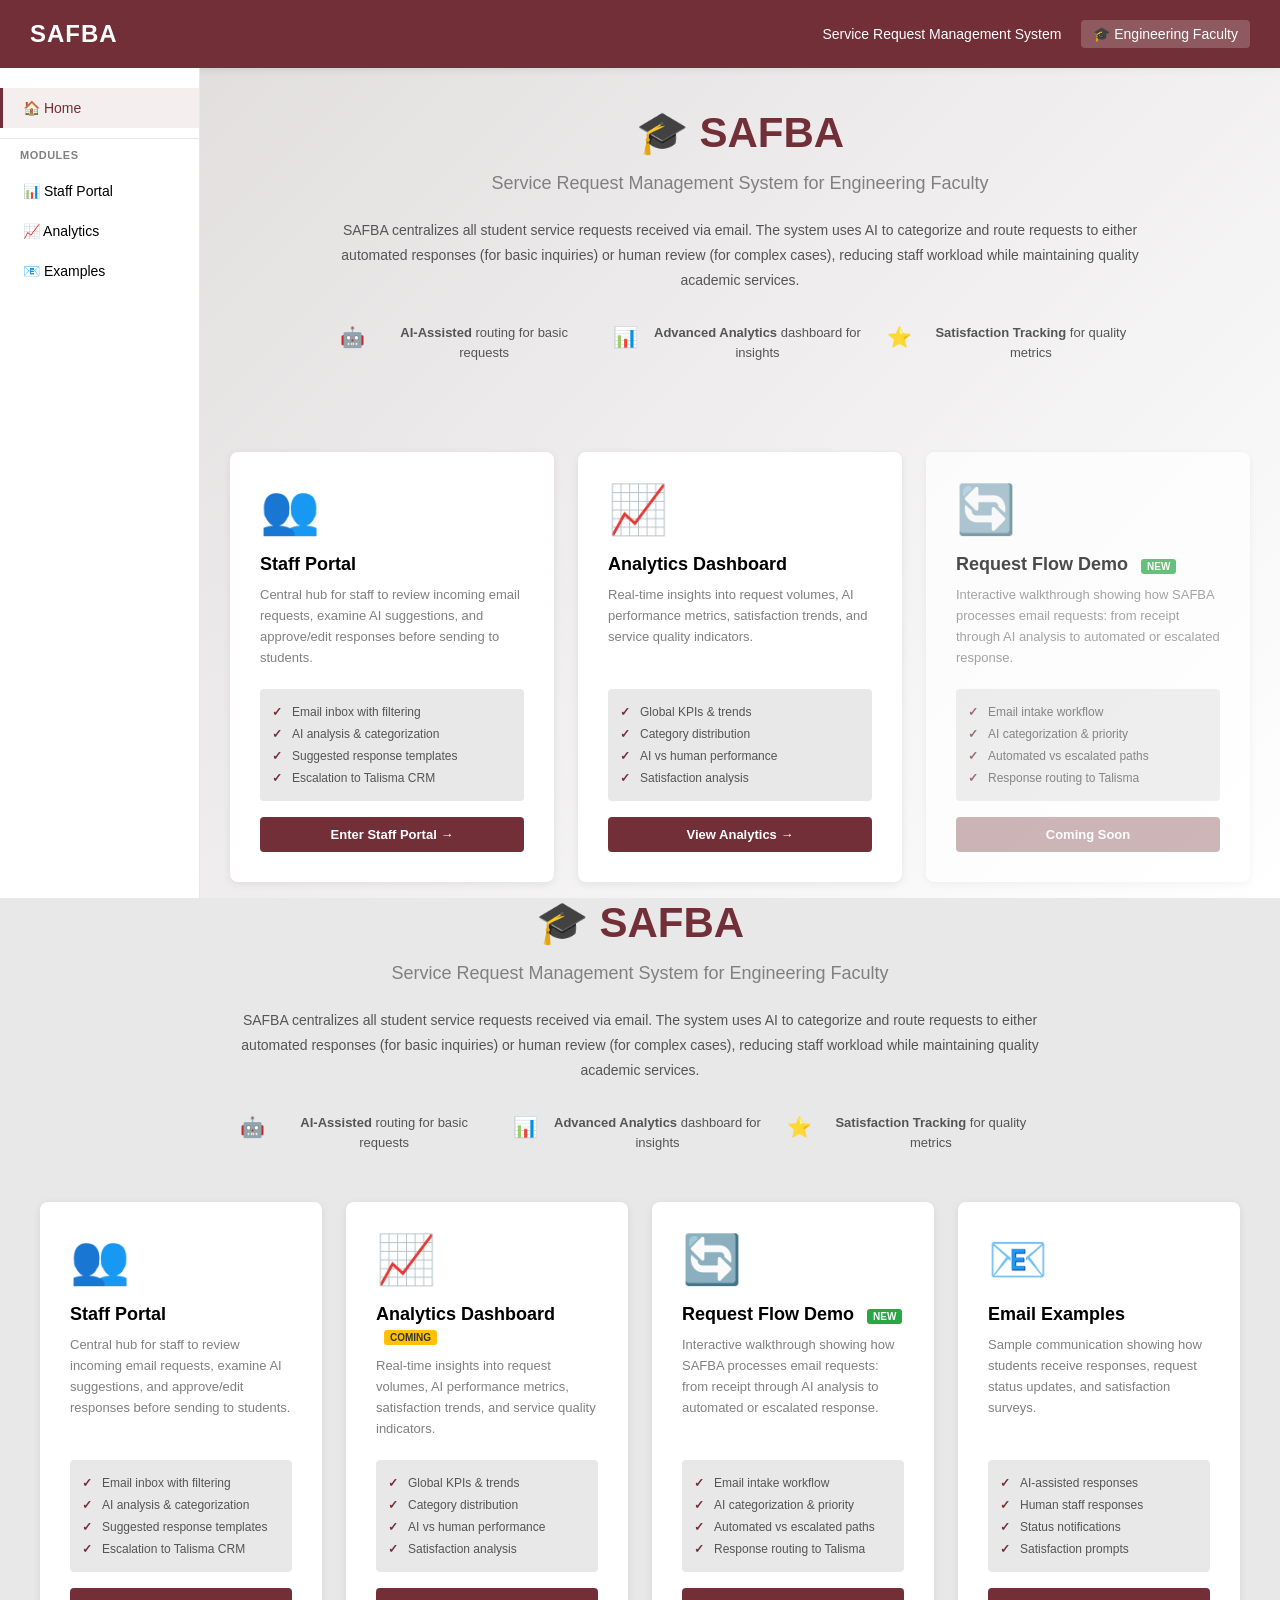
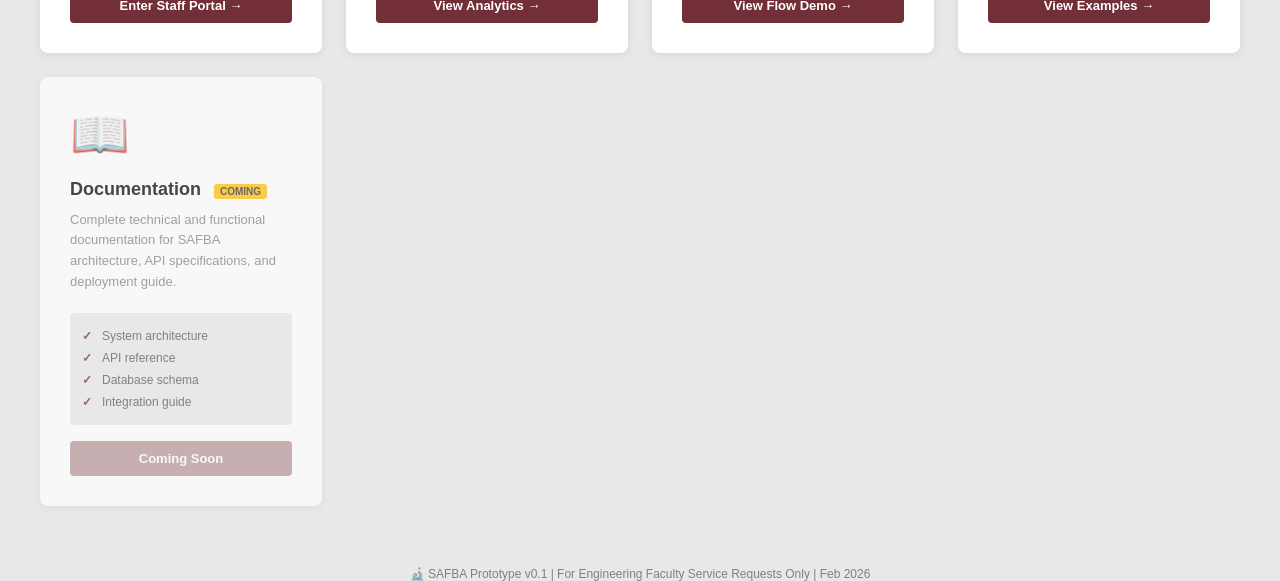
==== index.html @ 8cbed26b "Employee interface -home page- stats and examples" ====
<!DOCTYPE html>
<html lang="en">
<head>
    <meta charset="UTF-8">
    <meta name="viewport" content="width=device-width, initial-scale=1.0">
    <title>SAFBA - Service Request Management System</title>
    <link rel="stylesheet" href="styles.css">
</head>
<body>
    <!-- Header -->
    <header>
        <div class="logo">SAFBA</div>
        <div class="header-info">
            <span>Service Request Management System</span>
            <div class="user-badge">🎓 Engineering Faculty</div>
        </div>
    </header>

    <!-- Main Container -->
    <div class="container">
        <!-- Sidebar -->
        <aside class="sidebar">
            <div class="nav-item active">🏠 Home</div>
            <div style="border-top: 1px solid var(--light-grey); margin: 10px 0; padding: 0 20px;">
                <div style="font-size: 11px; font-weight: 600; color: var(--grey); text-transform: uppercase; letter-spacing: 0.5px; margin-top: 10px;">Modules</div>
            </div>
            <div class="nav-item"><a href="staff-portal.html" style="color: inherit; text-decoration: none; display: block;">📊 Staff Portal</a></div>
            <div class="nav-item"><a href="analytics.html" style="color: inherit; text-decoration: none; display: block;">📈 Analytics</a></div>
            <div class="nav-item"><a href="email-examples.html" style="color: inherit; text-decoration: none; display: block;">📧 Examples</a></div>
        </aside>

        <!-- Main Content -->
        <div class="main-content">
            <div class="view-section home-view active" style="display: flex !important; flex-direction: column;">
                <div class="home-header">
                    <div class="home-title">🎓 SAFBA</div>
                    <div class="home-subtitle">Service Request Management System for Engineering Faculty</div>
                    <div class="home-description">
                        SAFBA centralizes all student service requests received via email. The system uses AI to categorize and route requests to either automated responses (for basic inquiries) or human review (for complex cases), reducing staff workload while maintaining quality academic services.
                    </div>

                    <div class="feature-list">
                        <div class="feature-item">
                            <div class="feature-icon">🤖</div>
                            <div class="feature-text"><strong>AI-Assisted</strong> routing for basic requests</div>
                        </div>
                        <div class="feature-item">
                            <div class="feature-icon">📊</div>
                            <div class="feature-text"><strong>Advanced Analytics</strong> dashboard for insights</div>
                        </div>
                        <div class="feature-item">
                            <div class="feature-icon">⭐</div>
                            <div class="feature-text"><strong>Satisfaction Tracking</strong> for quality metrics</div>
                        </div>
                    </div>
                </div>

                <!-- Module Grid -->
                <div class="module-grid">
                    <!-- Staff Portal -->
                    <div class="module-card" onclick="window.location.href='staff-portal.html'">
                        <div class="module-icon">👥</div>
                        <div class="module-title">Staff Portal</div>
                        <div class="module-description">
                            Central hub for staff to review incoming email requests, examine AI suggestions, and approve/edit responses before sending to students.
                        </div>
                        <div class="module-features">
                            <ul>
                                <li>Email inbox with filtering</li>
                                <li>AI analysis & categorization</li>
                                <li>Suggested response templates</li>
                                <li>Escalation to Talisma CRM</li>
                            </ul>
                        </div>
                        <button class="module-link">Enter Staff Portal →</button>
                    </div>

                    <!-- Analytics Dashboard -->
                    <div class="module-card" onclick="window.location.href='analytics.html'">
                        <div class="module-icon">📈</div>
                        <div class="module-title">Analytics Dashboard</div>
                        <div class="module-description">
                            Real-time insights into request volumes, AI performance metrics, satisfaction trends, and service quality indicators.
                        </div>
                        <div class="module-features">
                            <ul>
                                <li>Global KPIs & trends</li>
                                <li>Category distribution</li>
                                <li>AI vs human performance</li>
                                <li>Satisfaction analysis</li>
                            </ul>
                        </div>
                        <button class="module-link">View Analytics →</button>
                    </div>

                    <!-- Request Flow Demo -->
                    <div class="module-card" style="opacity: 0.7; cursor: not-allowed;">
                        <div class="module-icon">🔄</div>
                        <div class="module-title">Request Flow Demo <span class="badge-new">new</span></div>
                        <div class="module-description">
                            Interactive walkthrough showing how SAFBA processes email requests: from receipt through AI analysis to automated or escalated response.
                        </div>
                        <div class="module-features">
                            <ul>
                                <li>Email intake workflow</li>
                                <li>AI categorization & priority</li>
                                <li>Automated vs escalated paths</li>
                                <li>Response routing to Talisma</li>
                            </ul>
                        </div>
                        <button class="module-link" style="opacity: 0.5;">Coming Soon</button>
                    </div>

                    <!-- Email Examples -->
                    <div class="module-card" onclick="window.location.href='email-examples.html'">
                        <div class="module-icon">📧</div>
                        <div class="module-title">Email Examples</div>
                        <div class="module-description">
                            Sample communications showing how students receive responses, request status updates, and satisfaction surveys.
                        </div>
                        <div class="module-features">
                            <ul>
                                <li>AI-assisted responses</li>
                                <li>Human staff responses</li>
                                <li>Status notifications</li>
                                <li>Satisfaction prompts</li>
                            </ul>
                        </div>
                        <button class="module-link">View Examples →</button>
                    </div>

                    <!-- Documentation -->
                    <div class="module-card" style="opacity: 0.7; cursor: not-allowed;">
                        <div class="module-icon">📖</div>
                        <div class="module-title">Documentation <span class="badge-beta">coming</span></div>
                        <div class="module-description">
                            Complete technical and functional documentation for SAFBA architecture, API specifications, and deployment guide.
                        </div>
                        <div class="module-features">
                            <ul>
                                <li>System architecture</li>
                                <li>API reference</li>
                                <li>Database schema</li>
                                <li>Integration guide</li>
                            </ul>
                        </div>
                        <button class="module-link" style="opacity: 0.5;">Coming Soon</button>
                    </div>

                    <!-- Talisma Integration -->
                    <div class="module-card" style="opacity: 0.7; cursor: not-allowed;">
                        <div class="module-icon">🔗</div>
                        <div class="module-title">Talisma Integration <span class="badge-beta">coming</span></div>
                        <div class="module-description">
                            Seamless integration with Talisma CRM for escalated requests and maintaining student history records.
                        </div>
                        <div class="module-features">
                            <ul>
                                <li>Request escalation</li>
                                <li>Case management sync</li>
                                <li>Student history</li>
                                <li>Automated handoff</li>
                            </ul>
                        </div>
                        <button class="module-link" style="opacity: 0.5;">Coming Soon</button>
                    </div>
                </div>

                <div class="footer-note">
                    🔬 SAFBA Prototype v0.2 | For Engineering Faculty Service Requests Only | Feb 2026
                </div>
            </div>
        </div>
    </div>
</body>
</html>
                <div class="home-header">
                    <div class="home-title">🎓 SAFBA</div>
                    <div class="home-subtitle">Service Request Management System for Engineering Faculty</div>
                    <div class="home-description">
                        SAFBA centralizes all student service requests received via email. The system uses AI to categorize and route requests to either automated responses (for basic inquiries) or human review (for complex cases), reducing staff workload while maintaining quality academic services.
                    </div>

                    <div class="feature-list">
                        <div class="feature-item">
                            <div class="feature-icon">🤖</div>
                            <div class="feature-text"><strong>AI-Assisted</strong> routing for basic requests</div>
                        </div>
                        <div class="feature-item">
                            <div class="feature-icon">📊</div>
                            <div class="feature-text"><strong>Advanced Analytics</strong> dashboard for insights</div>
                        </div>
                        <div class="feature-item">
                            <div class="feature-icon">⭐</div>
                            <div class="feature-text"><strong>Satisfaction Tracking</strong> for quality metrics</div>
                        </div>
                    </div>
                </div>

                <!-- Module Grid -->
                <div class="module-grid">
                    <!-- Staff Portal -->
                    <div class="module-card" onclick="window.location.href='staff-portal.html'">
                        <div class="module-icon">👥</div>
                        <div class="module-title">Staff Portal</div>
                        <div class="module-description">
                            Central hub for staff to review incoming email requests, examine AI suggestions, and approve/edit responses before sending to students.
                        </div>
                        <div class="module-features">
                            <ul>
                                <li>Email inbox with filtering</li>
                                <li>AI analysis & categorization</li>
                                <li>Suggested response templates</li>
                                <li>Escalation to Talisma CRM</li>
                            </ul>
                        </div>
                        <button class="module-link">Enter Staff Portal →</button>
                    </div>

                    <!-- Analytics Dashboard -->
                    <div class="module-card" onclick="window.location.href='analytics.html'">
                        <div class="module-icon">📈</div>
                        <div class="module-title">Analytics Dashboard <span class="badge-beta">coming</span></div>
                        <div class="module-description">
                            Real-time insights into request volumes, AI performance metrics, satisfaction trends, and service quality indicators.
                        </div>
                        <div class="module-features">
                            <ul>
                                <li>Global KPIs & trends</li>
                                <li>Category distribution</li>
                                <li>AI vs human performance</li>
                                <li>Satisfaction analysis</li>
                            </ul>
                        </div>
                        <button class="module-link">View Analytics →</button>
                    </div>

                    <!-- Request Flow Demo -->
                    <div class="module-card" onclick="window.location.href='#'">
                        <div class="module-icon">🔄</div>
                        <div class="module-title">Request Flow Demo <span class="badge-new">new</span></div>
                        <div class="module-description">
                            Interactive walkthrough showing how SAFBA processes email requests: from receipt through AI analysis to automated or escalated response.
                        </div>
                        <div class="module-features">
                            <ul>
                                <li>Email intake workflow</li>
                                <li>AI categorization & priority</li>
                                <li>Automated vs escalated paths</li>
                                <li>Response routing to Talisma</li>
                            </ul>
                        </div>
                        <button class="module-link">View Flow Demo →</button>
                    </div>

                    <!-- Email Examples -->
                    <div class="module-card" onclick="window.location.href='email-examples.html'">
                        <div class="module-icon">📧</div>
                        <div class="module-title">Email Examples</div>
                        <div class="module-description">
                            Sample communication showing how students receive responses, request status updates, and satisfaction surveys.
                        </div>
                        <div class="module-features">
                            <ul>
                                <li>AI-assisted responses</li>
                                <li>Human staff responses</li>
                                <li>Status notifications</li>
                                <li>Satisfaction prompts</li>
                            </ul>
                        </div>
                        <button class="module-link">View Examples →</button>
                    </div>

                    <!-- Documentation -->
                    <div class="module-card" style="opacity: 0.7; cursor: not-allowed;">
                        <div class="module-icon">📖</div>
                        <div class="module-title">Documentation <span class="badge-beta">coming</span></div>
                        <div class="module-description">
                            Complete technical and functional documentation for SAFBA architecture, API specifications, and deployment guide.
                        </div>
                        <div class="module-features">
                            <ul>
                                <li>System architecture</li>
                                <li>API reference</li>
                                <li>Database schema</li>
                                <li>Integration guide</li>
                            </ul>
                        </div>
                        <button class="module-link" style="opacity: 0.5;">Coming Soon</button>
                    </div>
                </div>

                <div class="footer-note">
                    🔬 SAFBA Prototype v0.1 | For Engineering Faculty Service Requests Only | Feb 2026
                </div>
            </div>
            <div id="dashboard-view" class="view-section">
                <div class="dashboard-header">
                    <h1>Inbox</h1>
                    <p>Manage incoming student requests with AI assistance</p>
                </div>

                <!-- Filters -->
                <div class="filters-panel">
                    <div class="filters-grid">
                        <div class="filter-group">
                            <label>Status</label>
                            <select id="filter-status">
                                <option value="">All Statuses</option>
                                <option value="new">New</option>
                                <option value="in-progress">In Progress</option>
                                <option value="replied">Replied</option>
                            </select>
                        </div>
                        <div class="filter-group">
                            <label>Priority</label>
                            <select id="filter-priority">
                                <option value="">All Priorities</option>
                                <option value="high">High</option>
                                <option value="medium">Medium</option>
                                <option value="low">Low</option>
                            </select>
                        </div>
                        <div class="filter-group">
                            <label>Category</label>
                            <select id="filter-category">
                                <option value="">All Categories</option>
                                <option value="admission">Admission Inquiry</option>
                                <option value="financial">Financial Aid</option>
                                <option value="academic">Academic Support</option>
                                <option value="housing">Housing</option>
                                <option value="other">Other</option>
                            </select>
                        </div>
                        <div class="filter-group">
                            <label>Sort By</label>
                            <select id="sort-by">
                                <option value="recent">Most Recent</option>
                                <option value="priority">Highest Priority</option>
                            </select>
                        </div>
                        <div class="button-group">
                            <button class="btn-secondary btn-small" onclick="resetFilters()">Reset</button>
                        </div>
                    </div>
                </div>

                <!-- Request List -->
                <div class="request-list" id="request-list">
                    <!-- Populated by JavaScript -->
                </div>
            </div>

            <!-- Detail View -->
            <div id="detail-view" class="view-section">
                <div class="detail-view-content">
                    <div class="detail-main">
                        <div class="detail-back">
                            <button class="back-btn" onclick="backToDashboard()">← Back to Inbox</button>
                        </div>
                        <div class="detail-header" id="detail-header">
                            <!-- Populated by JavaScript -->
                        </div>
                        <div class="detail-section">
                            <h3>Student Message</h3>
                            <div class="message-content" id="detail-message">
                                <!-- Populated by JavaScript -->
                            </div>
                        </div>
                    </div>

                    <!-- AI Suggestions Panel -->
                    <div class="ai-suggestions" id="ai-panel">
                        <!-- Populated by JavaScript -->
                    </div>
                </div>
            </div>

            <!-- Student View Example -->
            <div id="analytics-view" class="view-section">
                <div class="dashboard-header">
                    <h1>Analytics Dashboard</h1>
                    <p>Real-time metrics and performance insights for SAFBA</p>
                </div>

                <!-- KPI Cards -->
                <div class="kpi-grid">
                    <div class="kpi-card">
                        <div class="kpi-label">Total Requests</div>
                        <div class="kpi-value">2,847</div>
                        <div class="kpi-change">↑ 12% from last month</div>
                    </div>
                    <div class="kpi-card">
                        <div class="kpi-label">Avg Response Time</div>
                        <div class="kpi-value">4.2h</div>
                        <div class="kpi-change">↓ 0.5h improvement</div>
                    </div>
                    <div class="kpi-card">
                        <div class="kpi-label">Resolution Rate</div>
                        <div class="kpi-value">94.3%</div>
                        <div class="kpi-change">↑ 2.1% improvement</div>
                    </div>
                    <div class="kpi-card">
                        <div class="kpi-label">Avg Satisfaction</div>
                        <div class="kpi-value">4.6★</div>
                        <div class="kpi-change">↑ 0.3 from last month</div>
                    </div>
                </div>

                <!-- Charts Section -->
                <div style="display: grid; grid-template-columns: 1fr 1fr; gap: 20px; margin-bottom: 20px;">
                    <!-- Requests by Category -->
                    <div class="chart-container">
                        <div class="chart-title">Requests by Category</div>
                        <div style="padding: 15px;">
                            <div class="stat-row">
                                <span class="stat-label">Course Registration</span>
                                <span class="stat-value">856 (30%)</span>
                            </div>
                            <div class="stat-bar">
                                <div class="stat-bar-fill" style="width: 30%;"></div>
                            </div>

                            <div class="stat-row" style="margin-top: 16px;">
                                <span class="stat-label">Academic Sequences</span>
                                <span class="stat-value">714 (25%)</span>
                            </div>
                            <div class="stat-bar">
                                <div class="stat-bar-fill" style="width: 25%;"></div>
                            </div>

                            <div class="stat-row" style="margin-top: 16px;">
                                <span class="stat-label">Program Changes</span>
                                <span class="stat-value">612 (21%)</span>
                            </div>
                            <div class="stat-bar">
                                <div class="stat-bar-fill" style="width: 21%;"></div>
                            </div>

                            <div class="stat-row" style="margin-top: 16px;">
                                <span class="stat-label">Exam & Regulations</span>
                                <span class="stat-value">665 (24%)</span>
                            </div>
                            <div class="stat-bar">
                                <div class="stat-bar-fill" style="width: 24%;"></div>
                            </div>
                        </div>
                    </div>

                    <!-- AI vs Human Handled -->
                    <div class="chart-container">
                        <div class="chart-title">AI vs Human-Handled Requests</div>
                        <div style="padding: 15px;">
                            <div class="stat-row">
                                <span class="stat-label">AI-Assisted Responses</span>
                                <span class="stat-value">1,868 (66%)</span>
                            </div>
                            <div class="stat-bar">
                                <div class="stat-bar-fill" style="width: 66%;"></div>
                            </div>

                            <div class="stat-row" style="margin-top: 16px;">
                                <span class="stat-label">Human Manual Review</span>
                                <span class="stat-value">979 (34%)</span>
                            </div>
                            <div class="stat-bar">
                                <div class="stat-bar-fill" style="width: 34%; background-color: #8B3A47;"></div>
                            </div>

                            <div style="margin-top: 20px; padding: 12px; background-color: #F5F5F5; border-radius: 4px; font-size: 12px; color: var(--dark-grey);">
                                <strong>AI Efficiency:</strong> Reduced manual staff workload by 66% while maintaining 94.3% resolution rate
                            </div>
                        </div>
                    </div>
                </div>

                <!-- Satisfaction Metrics -->
                <div style="display: grid; grid-template-columns: 1fr 1fr; gap: 20px;">
                    <!-- Satisfaction by Response Type -->
                    <div class="chart-container">
                        <div class="chart-title">Avg Satisfaction by Response Type</div>
                        <div style="padding: 15px;">
                            <div class="stat-row">
                                <span class="stat-label">AI-Assisted Responses</span>
                                <span class="stat-value">4.5★</span>
                            </div>
                            <div style="font-size: 13px; color: var(--grey);">Based on 1,868 ratings</div>

                            <div class="stat-row" style="margin-top: 16px;">
                                <span class="stat-label">Human-Reviewed Responses</span>
                                <span class="stat-value">4.7★</span>
                            </div>
                            <div style="font-size: 13px; color: var(--grey);">Based on 979 ratings</div>

                            <div style="margin-top: 20px; padding: 12px; background-color: #D4EDDA; border-radius: 4px; font-size: 12px; color: #155724;">
                                ✓ AI-assisted responses perform well, with minimal difference from human-reviewed
                            </div>
                        </div>
                    </div>

                    <!-- Request Status Distribution -->
                    <div class="chart-container">
                        <div class="chart-title">Request Status Distribution</div>
                        <div style="padding: 15px;">
                            <div class="stat-row">
                                <span class="stat-label">Resolved</span>
                                <span class="stat-value">2,688 (94.4%)</span>
                            </div>
                            <div class="stat-bar">
                                <div class="stat-bar-fill" style="width: 94%; background-color: #28a745;"></div>
                            </div>

                            <div class="stat-row" style="margin-top: 16px;">
                                <span class="stat-label">In Progress</span>
                                <span class="stat-value">142 (5%)</span>
                            </div>
                            <div class="stat-bar">
                                <div class="stat-bar-fill" style="width: 5%; background-color: #ffc107;"></div>
                            </div>

                            <div class="stat-row" style="margin-top: 16px;">
                                <span class="stat-label">Pending Escalation</span>
                                <span class="stat-value">17 (0.6%)</span>
                            </div>
                            <div class="stat-bar">
                                <div class="stat-bar-fill" style="width: 0.6%; background-color: #dc3545;"></div>
                            </div>
                        </div>
                    </div>
                </div>

                <div class="footer-note" style="margin-top: 30px;">
                    Last updated: Today at 2:45 PM | Data period: Feb 1-3, 2026
                </div>
            </div>

            <!-- Student View Example -->
            <div id="student-view" class="view-section">
                <div class="dashboard-header">
                    <h1>Email Response Examples</h1>
                    <p>Sample communications showing AI-assisted and human-reviewed responses with satisfaction feedback</p>
                </div>

                <div class="email-container">
                    <!-- Email 1: AI-Assisted Response (Completed) -->
                    <div class="email-card">
                        <div class="email-header">
                            <div class="email-title">Your Request Has Been Answered</div>
                            <div class="email-id">Request ID: REQ-2025-001 | Status: ✓ Resolved</div>
                        </div>
                        <div class="email-body">
                            <div class="status-indicator">
                                ✓ Your request has been reviewed and a response is below.
                            </div>

                            <h3 style="margin-bottom: 12px; font-size: 14px; font-weight: 600; color: var(--dark-grey);">STUDENT'S ORIGINAL INQUIRY</h3>
                            <div class="message-content">
                                Subject: Course Registration Help - Fall 2025<br><br>
                                Hi,<br><br>
                                I'm having trouble registering for my core courses for Fall 2025. I was able to register for three courses but when I try to add my fourth course (ENGR 301), the system says I don't have the prerequisites. However, I completed ENGR 201 last semester and got an A. Can you help me resolve this?<br><br>
                                Thanks,<br>
                                Alex Johnson<br>
                                Student ID: 001234567
                            </div>

                            <div class="response-section">
                                <div class="response-label">RESPONSE FROM ENGINEERING FACULTY</div>
                                <div class="response-text">
                                    Dear Alex,<br><br>
                                    Thank you for reaching out! I've reviewed your registration issue.<br><br>
                                    The system holds a temporary hold on new prerequisites for 2-3 days after semester end. Since you completed ENGR 201 last semester with an A grade, your transcript data needs to sync with the registration system.<br><br>
                                    <strong>Solution:</strong> Please try registering again tomorrow (February 5th). If the hold persists, contact the Registrar's Office at registrar@university.edu and reference your REQ-2025-001 request.<br><br>
                                    If you have additional questions, feel free to reply to this email.<br><br>
                                    Best regards,<br>
                                    Dr. Sarah Chen<br>
                                    Engineering Academic Advising<br>
                                    Faculty of Engineering
                                </div>
                                <div style="font-size: 11px; color: var(--grey); margin-top: 8px;">
                                    <span class="ai-assisted-badge">AI-Assisted</span> <span style="margin-left: 8px;">This response was generated with AI assistance and reviewed by faculty staff before sending.</span>
                                </div>
                            </div>

                            <!-- Satisfaction Rating -->
                            <div class="satisfaction-section">
                                <div class="satisfaction-label">How satisfied are you with this response?</div>
                                <div class="star-rating" id="rating-1">
                                    <span class="star empty" onclick="setRating(1, 1)">★</span>
                                    <span class="star empty" onclick="setRating(1, 2)">★</span>
                                    <span class="star empty" onclick="setRating(1, 3)">★</span>
                                    <span class="star empty" onclick="setRating(1, 4)">★</span>
                                    <span class="star empty" onclick="setRating(1, 5)">★</span>
                                </div>
                                <textarea class="feedback-textarea" id="feedback-1" placeholder="(Optional) Tell us how we can improve..."></textarea>
                                <button class="submit-feedback-btn" onclick="submitFeedback(1)">Submit Feedback</button>
                            </div>
                        </div>
                    </div>

                    <!-- Email 2: Human Response (Complex Case) -->
                    <div class="email-card">
                        <div class="email-header">
                            <div class="email-title">Your Request Has Been Reviewed</div>
                            <div class="email-id">Request ID: REQ-2025-002 | Status: ✓ Resolved</div>
                        </div>
                        <div class="email-body">
                            <div class="status-indicator" style="background-color: #D1ECF1; border-left-color: #0C5460; color: #0C5460;">
                                ✓ Your request required manual review and has been handled by our staff.
                            </div>

                            <h3 style="margin-bottom: 12px; font-size: 14px; font-weight: 600; color: var(--dark-grey);">STUDENT'S ORIGINAL INQUIRY</h3>
                            <div class="message-content">
                                Subject: Program Change Request - Computer Engineering to Software Engineering<br><br>
                                Hi,<br><br>
                                I'm currently in the Computer Engineering program (Year 2) and I've been thinking about switching to Software Engineering. I'm concerned about how this will affect my graduation timeline and transcript. Can I still graduate on time? What courses would I need to retake?<br><br>
                                Thanks,<br>
                                Jordan Martinez<br>
                                Student ID: 001234568
                            </div>

                            <div class="response-section">
                                <div class="response-label">RESPONSE FROM FACULTY ADVISOR</div>
                                <div class="response-text">
                                    Dear Jordan,<br><br>
                                    Thank you for reaching out about your program change request. This is a great question and we're happy to help you navigate this transition.<br><br>
                                    <strong>Program Change Overview:</strong><br>
                                    Good news! Switching from Computer Engineering to Software Engineering is very feasible given your current progress. While there are some differing courses in Years 3-4, many of your Year 1-2 courses will transfer as general engineering credits.<br><br>
                                    <strong>Timeline Impact:</strong> You should still be able to graduate on time (Spring 2027) with careful course planning. We recommend retaking: SOFT 301 (Software Design), SOFT 310 (Databases), and SOFT 401 (Advanced Algorithms).<br><br>
                                    <strong>Next Steps:</strong> I'd like to meet with you to:<br>
                                    • Review your completed courses and transcripts<br>
                                    • Create a customized course plan for Years 3-4<br>
                                    • Ensure all requirements are met<br><br>
                                    Please book a 30-minute advising appointment at: advising.university.edu/bookings<br>
                                    I have availability on Feb 7th, 10th, and 12th.<br><br>
                                    Looking forward to helping you succeed!<br><br>
                                    Best regards,<br>
                                    Prof. Michael Rodriguez<br>
                                    Academic Advisor, Faculty of Engineering
                                </div>
                                <div style="font-size: 11px; color: var(--grey); margin-top: 8px;">
                                    <span style="background-color: #E7E7E7; color: #333; padding: 2px 6px; border-radius: 3px; font-weight: 600; text-transform: uppercase;">Manual Review</span> <span style="margin-left: 8px;">This response required manual review by faculty staff due to complexity.</span>
                                </div>
                            </div>

                            <!-- Satisfaction Rating -->
                            <div class="satisfaction-section">
                                <div class="satisfaction-label">How satisfied are you with this response?</div>
                                <div class="star-rating" id="rating-2">
                                    <span class="star empty" onclick="setRating(2, 1)">★</span>
                                    <span class="star empty" onclick="setRating(2, 2)">★</span>
                                    <span class="star empty" onclick="setRating(2, 3)">★</span>
                                    <span class="star empty" onclick="setRating(2, 4)">★</span>
                                    <span class="star empty" onclick="setRating(2, 5)">★</span>
                                </div>
                                <textarea class="feedback-textarea" id="feedback-2" placeholder="(Optional) Tell us how we can improve..."></textarea>
                                <button class="submit-feedback-btn" onclick="submitFeedback(2)">Submit Feedback</button>
                            </div>
                        </div>
                    </div>

                    <!-- Email 3: In Progress -->
                    <div class="email-card">
                        <div class="email-header">
                            <div class="email-title">Your Request Is Being Processed</div>
                            <div class="email-id">Request ID: REQ-2025-003 | Status: ⏳ In Progress</div>
                        </div>
                        <div class="email-body">
                            <div class="status-indicator" style="background-color: #FFF3CD; border-left-color: #856404; color: #856404;">
                                ⏳ Your request is being reviewed. We'll send you a response within 24 hours.
                            </div>

                            <h3 style="margin-bottom: 12px; font-size: 14px; font-weight: 600; color: var(--dark-grey);">STUDENT'S ORIGINAL INQUIRY</h3>
                            <div class="message-content">
                                Subject: Late Drop Request - ENGR 250<br><br>
                                Hi,<br><br>
                                I'd like to request a late drop for ENGR 250. I have a medical reason for this request and I have documentation from Student Health Services. The normal drop deadline has passed but I believe this qualifies for a late drop exception.<br><br>
                                Attached: Medical Certificate<br><br>
                                Thanks,<br>
                                Casey Kim<br>
                                Student ID: 001234569
                            </div>

                            <div class="response-section" style="opacity: 0.7;">
                                <div class="response-label">STATUS</div>
                                <p style="font-size: 13px; color: var(--grey); line-height: 1.6;">
                                    Your request has been received and we've reviewed your medical documentation. This is being escalated to the Dean of Student Affairs for a final decision on the late drop exception.<br><br>
                                    We typically provide a response within 24-48 hours. You'll receive an email with the decision and next steps.<br><br>
                                    <strong>In the meantime:</strong> Please continue attending class unless you receive approval for the late drop.
                                </p>
                            </div>

                            <!-- No satisfaction rating yet - request in progress -->
                            <div style="background-color: #F0F0F0; padding: 12px; border-radius: 4px; margin-top: 20px; text-align: center; font-size: 12px; color: var(--grey);">
                                Once we send you a response, you'll be able to rate your satisfaction with the service.
                            </div>
                        </div>
                    </div>
                </div>
            </div>
        </div>
    </div>

    <script>
        // Satisfaction Rating System
        function setRating(emailId, rating) {
            const ratingContainer = document.getElementById(`rating-${emailId}`);
            const stars = ratingContainer.querySelectorAll('.star');
            
            stars.forEach((star, index) => {
                if (index < rating) {
                    star.classList.remove('empty');
                    star.classList.add('selected');
                } else {
                    star.classList.remove('selected');
                    star.classList.add('empty');
                }
            });
        }

        function submitFeedback(emailId) {
            const ratingContainer = document.getElementById(`rating-${emailId}`);
            const selectedStars = ratingContainer.querySelectorAll('.star:not(.empty)').length;
            const feedbackText = document.getElementById(`feedback-${emailId}`).value;
            const button = event.target;

            if (selectedStars === 0) {
                alert('Please select a star rating before submitting');
                return;
            }

            // Simulate submission
            const feedback = {
                requestId: `REQ-2025-00${emailId}`,
                rating: selectedStars,
                comment: feedbackText,
                timestamp: new Date().toLocaleString()
            };

            console.log('Feedback submitted:', feedback);

            // Show success message
            const section = button.closest('.satisfaction-section');
            section.innerHTML = `
                <div class="feedback-submitted">
                    ✓ Thank you! Your feedback has been recorded. This helps us improve our service.
                </div>
            `;
        }

        // Navigation Function
        function navigateTo(viewId) {
            document.querySelectorAll('.nav-item').forEach(item => {
                if (item.getAttribute('data-view') === viewId) {
                    item.click();
                }
            });
        }

        // Mock Data
        const mockRequests = [
            {
                id: 1,
                student: "Alex Johnson",
                email: "alex.johnson@student.edu",
                receivedTime: "2 hours ago",
                message: "Hi,\n\nI'm interested in applying for admission. Can you provide information about the application timeline and required documents for the Fall 2025 semester?\n\nThanks,\nAlex Johnson",
                status: "new",
                priority: "high",
                category: "admission",
                aiCategory: "Admission Inquiry",
                aiPriority: "High",
                aiConfidence: "high",
                suggestedResponse: "Thank you for your inquiry! The Fall 2025 application deadline is May 15th. Required documents include completed application form, official transcripts, SAT/ACT scores, and a personal essay. Please visit admissions.university.edu for the full list."
            },
            {
                id: 2,
                student: "Jordan Martinez",
                email: "jordan.martinez@student.edu",
                receivedTime: "4 hours ago",
                message: "Hello,\n\nI have been approved for financial aid, but I have questions about loan options and how to set up a payment plan. Can someone help me understand the different types of loans available?\n\nThanks,\nJordan Martinez",
                status: "in-progress",
                priority: "high",
                category: "financial",
                aiCategory: "Financial Aid - Loan Inquiry",
                aiPriority: "High",
                aiConfidence: "high",
                suggestedResponse: "We have several loan options available including federal loans, private loans, and work-study programs. A financial aid advisor would be best suited to discuss your specific situation. Would you like to schedule a meeting?"
            },
            {
                id: 3,
                student: "Sam Chen",
                email: "sam.chen@student.edu",
                receivedTime: "6 hours ago",
                message: "Hi there,\n\nI'm struggling with my calculus course and I'm worried I might fail. Do you have tutoring services available? Also, what's the late withdrawal deadline?\n\nSam",
                status: "new",
                priority: "high",
                category: "academic",
                aiCategory: "Academic Support - Tutoring Request",
                aiPriority: "High",
                aiConfidence: "medium",
                suggestedResponse: "Yes, we offer free tutoring through the Academic Success Center. You can visit room 301 in the Learning Commons or book an appointment online. The late withdrawal deadline for this semester is March 15th."
            },
            {
                id: 4,
                student: "Taylor Rodriguez",
                email: "taylor.rodriguez@student.edu",
                receivedTime: "8 hours ago",
                message: "Hello,\n\nI was assigned to Room 214 in West Hall, but I noticed there's an issue with the heating system. Can maintenance look at this? Also, I'd like to request a room change if possible.\n\nThanks",
                status: "new",
                priority: "medium",
                category: "housing",
                aiCategory: "Housing - Maintenance & Room Change",
                aiPriority: "Medium",
                aiConfidence: "medium",
                suggestedResponse: "Thank you for reporting the heating issue. We'll submit a work order to maintenance immediately. For room change requests, please fill out the housing transfer form available at housing.university.edu."
            },
            {
                id: 5,
                student: "Casey Kim",
                email: "casey.kim@student.edu",
                receivedTime: "12 hours ago",
                message: "Hi,\n\nI'm an international student and I need to know the process for getting my visa documents. My visa expires in 4 months. Who should I contact?\n\nCasey",
                status: "replied",
                priority: "high",
                category: "other",
                aiCategory: "International Student - Visa Support",
                aiPriority: "High",
                aiConfidence: "low",
                suggestedResponse: "Please contact the International Student Office in Building A, Room 105. They handle all visa and immigration documentation. Given your timeline, I recommend visiting in person as soon as possible."
            },
            {
                id: 6,
                student: "Morgan Lee",
                email: "morgan.lee@student.edu",
                receivedTime: "1 day ago",
                message: "Hi,\n\nI'd like to know if I can audit the History 201 course this semester. Also, can I get a course syllabus?\n\nThanks",
                status: "replied",
                priority: "low",
                category: "academic",
                aiCategory: "Academic - Course Audit Request",
                aiPriority: "Low",
                aiConfidence: "high",
                suggestedResponse: "Yes, course audits are available! You'll need to complete an audit form and pay a reduced audit fee. The course syllabus is attached and also available on our learning management system."
            }
        ];

        let currentSelectedId = null;

        // Initialize
        function init() {
            renderRequestList(mockRequests);
            setupEventListeners();
        }

        // Render Request List
        function renderRequestList(requests = mockRequests) {
            const listContainer = document.getElementById('request-list');
            listContainer.innerHTML = '';

            if (requests.length === 0) {
                listContainer.innerHTML = '<div class="empty-state"><div class="empty-state-icon">📭</div><div class="empty-state-text">No requests found</div></div>';
                return;
            }

            requests.forEach(request => {
                const item = document.createElement('div');
                item.className = 'request-item';
                if (currentSelectedId === request.id) item.classList.add('selected');
                item.onclick = () => selectRequest(request.id);

                item.innerHTML = `
                    <div class="request-content">
                        <div class="request-header">
                            <span class="request-student">${request.student}</span>
                            <span class="request-status status-${request.status}">${request.status.replace('-', ' ')}</span>
                        </div>
                        <div class="request-preview">${request.message.substring(0, 100)}...</div>
                        <div class="request-meta">
                            <div class="meta-item">📧 ${request.email}</div>
                            <div class="meta-item">⏱️ ${request.receivedTime}</div>
                            <div class="meta-item">📁 ${request.category}</div>
                            <div class="meta-item"><span class="ai-confidence confidence-${request.aiConfidence}">AI: ${request.aiConfidence}</span></div>
                        </div>
                    </div>
                `;

                listContainer.appendChild(item);
            });
        }

        // Select Request and Show Detail
        function selectRequest(id) {
            currentSelectedId = id;
            const request = mockRequests.find(r => r.id === id);

            // Render detail view
            const headerDiv = document.getElementById('detail-header');
            headerDiv.innerHTML = `
                <h2>${request.student}</h2>
                <div class="detail-meta">
                    <span>📧 ${request.email}</span>
                    <span>⏱️ Received ${request.receivedTime}</span>
                    <span>Status: <strong>${request.status.replace('-', ' ')}</strong></span>
                </div>
            `;

            document.getElementById('detail-message').textContent = request.message;

            // Render AI suggestions panel
            const aiPanel = document.getElementById('ai-panel');
            aiPanel.innerHTML = `
                <div class="ai-header">
                    <div class="ai-icon">AI</div>
                    AI Suggestions
                </div>

                <div class="ai-disclaimer">
                    ⚠️ AI suggestions are for reference only. Please review and edit as needed before sending.
                </div>

                <div class="suggestion-item">
                    <div class="suggestion-label">Suggested Category</div>
                    <div class="suggestion-value">${request.aiCategory}</div>
                </div>

                <div class="suggestion-item">
                    <div class="suggestion-label">Suggested Priority</div>
                    <div class="suggestion-value">${request.aiPriority}</div>
                </div>

                <div class="suggestion-item">
                    <div class="suggestion-label">Confidence Level</div>
                    <div class="suggestion-value"><span class="ai-confidence confidence-${request.aiConfidence}">●${request.aiConfidence.toUpperCase()}</span></div>
                </div>

                <div class="suggestion-item">
                    <div class="suggestion-label">Suggested Response</div>
                    <div class="suggestion-value" style="font-size: 13px; line-height: 1.5;">"${request.suggestedResponse}"</div>
                </div>

                <div class="action-buttons">
                    <button class="btn-accept" onclick="acceptSuggestion(${id})">✓ Accept & Send</button>
                    <button class="btn-edit" onclick="editResponse(${id})">✏️ Edit Before Sending</button>
                    <button class="btn-ignore" onclick="ignoreSuggestion(${id})">✕ Ignore Suggestion</button>
                </div>

                <div style="margin-top: 16px; padding-top: 16px; border-top: 1px solid var(--light-grey);">
                    <button style="width: 100%; background-color: var(--light-grey); color: var(--black); border: 1px solid var(--grey); padding: 10px 12px; border-radius: 4px; cursor: pointer; font-size: 13px; font-weight: 500;" onclick="escalateRequest(${id})">⬆️ Escalate Request</button>
                </div>
            `;

            // Switch to detail view
            document.querySelectorAll('.view-section').forEach(v => v.classList.remove('active'));
            document.getElementById('detail-view').classList.add('active');

            // Update list to show selection
            renderRequestList(getCurrentFilteredRequests());
        }

        // Back to Dashboard
        function backToDashboard() {
            currentSelectedId = null;
            document.querySelectorAll('.view-section').forEach(v => v.classList.remove('active'));
            document.getElementById('dashboard-view').classList.add('active');
            renderRequestList(getCurrentFilteredRequests());
        }

        // Filter and Sort
        function getCurrentFilteredRequests() {
            const status = document.getElementById('filter-status').value;
            const priority = document.getElementById('filter-priority').value;
            const category = document.getElementById('filter-category').value;
            const sortBy = document.getElementById('sort-by').value;

            let filtered = mockRequests.filter(r => {
                return (!status || r.status === status) &&
                       (!priority || r.priority.toLowerCase() === priority) &&
                       (!category || r.category === category);
            });

            if (sortBy === 'priority') {
                const priorityOrder = { 'high': 0, 'medium': 1, 'low': 2 };
                filtered.sort((a, b) => priorityOrder[a.priority.toLowerCase()] - priorityOrder[b.priority.toLowerCase()]);
            }

            return filtered;
        }

        // Apply Filters
        function applyFilters() {
            renderRequestList(getCurrentFilteredRequests());
        }

        // Reset Filters
        function resetFilters() {
            document.getElementById('filter-status').value = '';
            document.getElementById('filter-priority').value = '';
            document.getElementById('filter-category').value = '';
            document.getElementById('sort-by').value = 'recent';
            renderRequestList(mockRequests);
        }

        // Actions
        function acceptSuggestion(id) {
            const request = mockRequests.find(r => r.id === id);
            request.status = 'replied';
            alert(`✓ Response sent to ${request.student}!\n\nThe AI-suggested response has been sent.`);
            backToDashboard();
        }

        function editResponse(id) {
            const request = mockRequests.find(r => r.id === id);
            const response = prompt('Edit the response before sending:', request.suggestedResponse);
            if (response !== null) {
                request.suggestedResponse = response;
                request.status = 'replied';
                alert(`✓ Edited response sent to ${request.student}!`);
                backToDashboard();
            }
        }

        function ignoreSuggestion(id) {
            const request = mockRequests.find(r => r.id === id);
            request.status = 'in-progress';
            alert(`Response suggestion ignored for ${request.student}. You can draft your own response.`);
            backToDashboard();
        }

        function escalateRequest(id) {
            const request = mockRequests.find(r => r.id === id);
            alert(`Request from ${request.student} has been escalated to a manager for priority handling.`);
        }

        // Setup Event Listeners
        function setupEventListeners() {
            document.getElementById('filter-status').addEventListener('change', applyFilters);
            document.getElementById('filter-priority').addEventListener('change', applyFilters);
            document.getElementById('filter-category').addEventListener('change', applyFilters);
            document.getElementById('sort-by').addEventListener('change', applyFilters);

            document.querySelectorAll('.nav-item').forEach(item => {
                item.addEventListener('click', (e) => {
                    document.querySelectorAll('.nav-item').forEach(n => n.classList.remove('active'));
                    e.target.classList.add('active');
                    const viewId = e.target.getAttribute('data-view');
                    document.querySelectorAll('.view-section').forEach(v => v.classList.remove('active'));
                    document.getElementById(viewId).classList.add('active');
                });
            });
        }

        // Initialize on load
        window.addEventListener('load', init);
    </script>
</body>
</html>
---- styles.css ----
* {
    margin: 0;
    padding: 0;
    box-sizing: border-box;
}

:root {
    --garnet: #722F37;
    --light-garnet: #8B3A47;
    --white: #FFFFFF;
    --black: #000000;
    --grey: #808080;
    --light-grey: #E8E8E8;
    --dark-grey: #555555;
}

body {
    font-family: -apple-system, BlinkMacSystemFont, 'Segoe UI', Roboto, Oxygen, Ubuntu, Cantarell, sans-serif;
    background-color: var(--light-grey);
    color: var(--black);
}

/* Header */
header {
    background-color: var(--garnet);
    color: var(--white);
    padding: 20px 30px;
    box-shadow: 0 2px 8px rgba(0, 0, 0, 0.1);
    display: flex;
    justify-content: space-between;
    align-items: center;
}

.logo {
    font-size: 24px;
    font-weight: 700;
    letter-spacing: 1px;
}

.header-info {
    display: flex;
    gap: 20px;
    align-items: center;
    font-size: 14px;
}

.user-badge {
    background-color: rgba(255, 255, 255, 0.2);
    padding: 6px 12px;
    border-radius: 4px;
}

/* Main Container */
.container {
    display: flex;
    height: calc(100vh - 70px);
}

/* Sidebar Navigation */
.sidebar {
    width: 200px;
    background-color: var(--white);
    border-right: 1px solid var(--light-grey);
    padding: 20px 0;
}

.nav-item {
    padding: 12px 20px;
    cursor: pointer;
    border-left: 3px solid transparent;
    transition: all 0.2s;
    font-size: 14px;
    font-weight: 500;
}

.nav-item:hover {
    background-color: var(--light-grey);
    color: var(--garnet);
}

.nav-item.active {
    border-left-color: var(--garnet);
    background-color: rgba(114, 47, 55, 0.08);
    color: var(--garnet);
}

/* Main Content */
.main-content {
    flex: 1;
    display: flex;
    flex-direction: column;
    overflow: hidden;
}

/* View Sections */
.view-section {
    display: none;
    flex: 1;
    overflow: auto;
    padding: 30px;
}

.view-section.active {
    display: flex;
    flex-direction: column;
}

/* Dashboard View */
#dashboard-view {
    flex-direction: column;
}

#analytics-view {
    flex-direction: column;
}

.dashboard-header {
    margin-bottom: 25px;
}

.dashboard-header h1 {
    font-size: 28px;
    margin-bottom: 5px;
    color: var(--black);
}

.dashboard-header p {
    color: var(--grey);
    font-size: 14px;
}

/* Filters Panel */
.filters-panel {
    background-color: var(--white);
    padding: 20px;
    border-radius: 6px;
    margin-bottom: 20px;
    box-shadow: 0 1px 3px rgba(0, 0, 0, 0.05);
}

.filters-grid {
    display: grid;
    grid-template-columns: repeat(auto-fit, minmax(200px, 1fr));
    gap: 15px;
    align-items: end;
}

.filter-group {
    display: flex;
    flex-direction: column;
}

.filter-group label {
    font-size: 12px;
    font-weight: 600;
    color: var(--dark-grey);
    margin-bottom: 6px;
    text-transform: uppercase;
    letter-spacing: 0.5px;
}

select, input {
    padding: 8px 12px;
    border: 1px solid var(--light-grey);
    border-radius: 4px;
    font-size: 14px;
    background-color: var(--white);
    color: var(--black);
    cursor: pointer;
}

input:focus, select:focus {
    outline: none;
    border-color: var(--garnet);
    box-shadow: 0 0 0 3px rgba(114, 47, 55, 0.1);
}

.button-group {
    display: flex;
    gap: 10px;
}

button {
    padding: 8px 16px;
    border: none;
    border-radius: 4px;
    font-size: 14px;
    font-weight: 600;
    cursor: pointer;
    transition: all 0.2s;
}

.btn-primary {
    background-color: var(--garnet);
    color: var(--white);
}

.btn-primary:hover {
    background-color: var(--light-garnet);
}

.btn-secondary {
    background-color: var(--light-grey);
    color: var(--black);
    border: 1px solid var(--grey);
}

.btn-secondary:hover {
    background-color: #D0D0D0;
}

.btn-small {
    padding: 6px 12px;
    font-size: 12px;
}

/* Request List */
.request-list {
    background-color: var(--white);
    border-radius: 6px;
    overflow: hidden;
    box-shadow: 0 1px 3px rgba(0, 0, 0, 0.05);
    flex: 1;
    overflow-y: auto;
}

.request-item {
    border-bottom: 1px solid var(--light-grey);
    padding: 16px;
    cursor: pointer;
    transition: all 0.2s;
    display: flex;
    justify-content: space-between;
    align-items: center;
}

.request-item:hover {
    background-color: rgba(114, 47, 55, 0.04);
}

.request-item.selected {
    background-color: rgba(114, 47, 55, 0.08);
    border-left: 3px solid var(--garnet);
}

.request-content {
    flex: 1;
    min-width: 0;
}

.request-header {
    display: flex;
    align-items: center;
    gap: 12px;
    margin-bottom: 8px;
}

.request-student {
    font-weight: 600;
    color: var(--black);
}

.request-status {
    font-size: 11px;
    padding: 4px 8px;
    border-radius: 3px;
    font-weight: 600;
    text-transform: uppercase;
    letter-spacing: 0.5px;
}

.status-new {
    background-color: #FFF3CD;
    color: #856404;
}

.status-in-progress {
    background-color: #D1ECF1;
    color: #0C5460;
}

.status-replied {
    background-color: #D4EDDA;
    color: #155724;
}

.request-preview {
    font-size: 13px;
    color: var(--grey);
    margin-bottom: 8px;
    line-height: 1.4;
    overflow: hidden;
    text-overflow: ellipsis;
    display: -webkit-box;
    -webkit-line-clamp: 2;
    -webkit-box-orient: vertical;
}

.request-meta {
    display: flex;
    gap: 16px;
    font-size: 12px;
    color: var(--dark-grey);
}

.meta-item {
    display: flex;
    align-items: center;
    gap: 4px;
}

.ai-confidence {
    padding: 2px 6px;
    border-radius: 3px;
    font-weight: 600;
    font-size: 11px;
    text-transform: uppercase;
}

.confidence-high {
    background-color: #D4EDDA;
    color: #155724;
}

.confidence-medium {
    background-color: #FFF3CD;
    color: #856404;
}

.confidence-low {
    background-color: #F8D7DA;
    color: #721C24;
}

/* Detail View */
#detail-view {
    grid-template-columns: 1fr 350px;
    gap: 20px;
}

.detail-view-content {
    display: grid;
    grid-template-columns: 1fr 350px;
    gap: 20px;
    flex: 1;
    overflow: auto;
}

.detail-main {
    background-color: var(--white);
    border-radius: 6px;
    padding: 24px;
    box-shadow: 0 1px 3px rgba(0, 0, 0, 0.05);
}

.detail-back {
    margin-bottom: 20px;
}

.back-btn {
    color: var(--garnet);
    cursor: pointer;
    font-weight: 600;
    font-size: 14px;
    background: none;
    border: none;
    padding: 0;
}

.back-btn:hover {
    text-decoration: underline;
}

.detail-header {
    border-bottom: 2px solid var(--light-grey);
    padding-bottom: 16px;
    margin-bottom: 20px;
}

.detail-header h2 {
    font-size: 22px;
    margin-bottom: 8px;
}

.detail-meta {
    display: flex;
    gap: 20px;
    font-size: 13px;
    color: var(--grey);
}

.detail-section {
    margin-bottom: 24px;
}

.detail-section h3 {
    font-size: 14px;
    font-weight: 600;
    text-transform: uppercase;
    color: var(--dark-grey);
    letter-spacing: 0.5px;
    margin-bottom: 12px;
    border-bottom: 1px solid var(--light-grey);
    padding-bottom: 8px;
}

.message-content {
    background-color: var(--light-grey);
    padding: 16px;
    border-radius: 4px;
    line-height: 1.6;
    color: var(--black);
    font-size: 14px;
}

/* AI Suggestions Panel */
.ai-suggestions {
    background-color: var(--white);
    border-radius: 6px;
    padding: 20px;
    box-shadow: 0 1px 3px rgba(0, 0, 0, 0.05);
    height: fit-content;
    position: sticky;
    top: 20px;
}

.ai-header {
    display: flex;
    align-items: center;
    gap: 8px;
    margin-bottom: 16px;
    font-weight: 600;
    color: var(--garnet);
}

.ai-icon {
    width: 20px;
    height: 20px;
    background-color: var(--garnet);
    border-radius: 50%;
    display: flex;
    align-items: center;
    justify-content: center;
    color: var(--white);
    font-size: 12px;
    font-weight: 700;
}

.suggestion-item {
    margin-bottom: 16px;
    padding-bottom: 16px;
    border-bottom: 1px solid var(--light-grey);
}

.suggestion-item:last-child {
    border-bottom: none;
    margin-bottom: 0;
    padding-bottom: 0;
}

.suggestion-label {
    font-size: 11px;
    font-weight: 600;
    color: var(--grey);
    text-transform: uppercase;
    letter-spacing: 0.5px;
    margin-bottom: 6px;
}

.suggestion-value {
    font-size: 14px;
    font-weight: 500;
    color: var(--black);
}

.ai-disclaimer {
    background-color: rgba(114, 47, 55, 0.08);
    border-left: 3px solid var(--garnet);
    padding: 12px;
    border-radius: 4px;
    font-size: 12px;
    color: var(--dark-grey);
    line-height: 1.5;
    margin-bottom: 16px;
}

.action-buttons {
    display: flex;
    flex-direction: column;
    gap: 8px;
}

.action-buttons button {
    width: 100%;
    text-align: left;
    padding: 10px 12px;
    font-size: 13px;
}

.btn-accept {
    background-color: var(--garnet);
    color: var(--white);
}

.btn-accept:hover {
    background-color: var(--light-garnet);
}

.btn-edit {
    background-color: var(--light-grey);
    color: var(--black);
    border: 1px solid var(--grey);
}

.btn-edit:hover {
    background-color: #D0D0D0;
}

.btn-ignore {
    background-color: var(--white);
    color: var(--grey);
    border: 1px solid var(--light-grey);
}

.btn-ignore:hover {
    background-color: var(--light-grey);
}

/* Email View */
#student-view {
    flex-direction: column;
}

.email-container {
    max-width: 700px;
    margin: 0 auto;
}

.email-card {
    background-color: var(--white);
    border-radius: 6px;
    box-shadow: 0 1px 3px rgba(0, 0, 0, 0.05);
    margin-bottom: 20px;
}

.email-header {
    background-color: var(--garnet);
    color: var(--white);
    padding: 20px;
    border-radius: 6px 6px 0 0;
}

.email-title {
    font-size: 20px;
    font-weight: 600;
    margin-bottom: 4px;
}

.email-id {
    font-size: 12px;
    opacity: 0.9;
}

.email-body {
    padding: 24px;
}

.status-indicator {
    margin-bottom: 20px;
    padding: 12px;
    border-radius: 4px;
    background-color: #D4EDDA;
    border-left: 3px solid #155724;
    color: #155724;
    font-size: 13px;
}

.response-section {
    margin-top: 20px;
    padding-top: 20px;
    border-top: 1px solid var(--light-grey);
}

.response-label {
    font-size: 12px;
    font-weight: 600;
    color: var(--grey);
    text-transform: uppercase;
    letter-spacing: 0.5px;
    margin-bottom: 12px;
}

.response-text {
    background-color: var(--light-grey);
    padding: 16px;
    border-radius: 4px;
    line-height: 1.6;
    color: var(--black);
    font-size: 14px;
    margin-bottom: 12px;
}

.ai-assisted-badge {
    display: inline-block;
    background-color: var(--garnet);
    color: var(--white);
    padding: 4px 8px;
    border-radius: 3px;
    font-size: 11px;
    font-weight: 600;
    text-transform: uppercase;
}

/* Satisfaction Rating */
.satisfaction-section {
    background-color: #F5F5F5;
    border: 1px solid var(--light-grey);
    border-radius: 4px;
    padding: 16px;
    margin-top: 20px;
}

.satisfaction-label {
    font-size: 13px;
    font-weight: 600;
    color: var(--dark-grey);
    margin-bottom: 12px;
    text-transform: uppercase;
    letter-spacing: 0.5px;
}

.star-rating {
    display: flex;
    gap: 8px;
    margin-bottom: 12px;
}

.star {
    font-size: 28px;
    cursor: pointer;
    transition: all 0.2s;
    user-select: none;
}

.star:hover,
.star.selected {
    transform: scale(1.2);
    filter: drop-shadow(0 0 4px rgba(114, 47, 55, 0.3));
}

.star.empty {
    opacity: 0.3;
}

.feedback-textarea {
    width: 100%;
    padding: 10px;
    border: 1px solid var(--light-grey);
    border-radius: 4px;
    font-family: -apple-system, BlinkMacSystemFont, 'Segoe UI', Roboto, Oxygen, Ubuntu, Cantarell, sans-serif;
    font-size: 13px;
    resize: vertical;
    min-height: 80px;
    margin-bottom: 10px;
}

.feedback-textarea:focus {
    outline: none;
    border-color: var(--garnet);
    box-shadow: 0 0 0 3px rgba(114, 47, 55, 0.1);
}

.submit-feedback-btn {
    background-color: var(--garnet);
    color: var(--white);
    padding: 8px 16px;
    border: none;
    border-radius: 4px;
    cursor: pointer;
    font-size: 13px;
    font-weight: 600;
    transition: all 0.2s;
}

.submit-feedback-btn:hover {
    background-color: var(--light-garnet);
}

.submit-feedback-btn:disabled {
    opacity: 0.5;
    cursor: not-allowed;
}

.feedback-submitted {
    background-color: #D4EDDA;
    border: 1px solid #C3E6CB;
    color: #155724;
    padding: 10px;
    border-radius: 4px;
    font-size: 12px;
    text-align: center;
}

.empty-state {
    display: flex;
    flex-direction: column;
    align-items: center;
    justify-content: center;
    height: 400px;
    color: var(--grey);
    text-align: center;
}

.empty-state-icon {
    font-size: 48px;
    margin-bottom: 16px;
    opacity: 0.5;
}

.empty-state-text {
    font-size: 16px;
    font-weight: 500;
    margin-bottom: 8px;
}

/* Home Page Styles */
.home-view {
    display: flex;
    flex-direction: column;
    padding: 40px 30px;
    background: linear-gradient(135deg, rgba(114, 47, 55, 0.05) 0%, rgba(255, 255, 255, 1) 100%);
}

.home-header {
    text-align: center;
    margin-bottom: 50px;
    max-width: 800px;
    margin-left: auto;
    margin-right: auto;
}

.home-title {
    font-size: 42px;
    font-weight: 700;
    color: var(--garnet);
    margin-bottom: 12px;
}

.home-subtitle {
    font-size: 18px;
    color: var(--grey);
    margin-bottom: 20px;
    line-height: 1.6;
}

.home-description {
    font-size: 14px;
    color: var(--dark-grey);
    line-height: 1.8;
    margin-bottom: 30px;
}

.feature-list {
    display: grid;
    grid-template-columns: repeat(3, 1fr);
    gap: 20px;
    margin-bottom: 40px;
    font-size: 13px;
    color: var(--dark-grey);
}

.feature-item {
    display: flex;
    align-items: flex-start;
    gap: 10px;
}

.feature-icon {
    font-size: 20px;
    margin-top: 2px;
    flex-shrink: 0;
}

.feature-text {
    line-height: 1.5;
}

.module-grid {
    display: grid;
    grid-template-columns: repeat(auto-fit, minmax(280px, 1fr));
    gap: 24px;
    max-width: 1200px;
    margin: 0 auto;
    width: 100%;
}

.module-card {
    background: var(--white);
    border-radius: 8px;
    padding: 28px;
    box-shadow: 0 2px 8px rgba(0, 0, 0, 0.08);
    cursor: pointer;
    transition: all 0.3s ease;
    border: 2px solid transparent;
    display: flex;
    flex-direction: column;
}

.module-card:hover {
    transform: translateY(-4px);
    box-shadow: 0 8px 20px rgba(114, 47, 55, 0.15);
    border-color: var(--garnet);
}

.module-icon {
    font-size: 48px;
    margin-bottom: 16px;
}

.module-title {
    font-size: 18px;
    font-weight: 600;
    color: var(--black);
    margin-bottom: 10px;
}

.module-description {
    font-size: 13px;
    color: var(--grey);
    line-height: 1.6;
    margin-bottom: 20px;
    flex-grow: 1;
}

.module-features {
    background-color: var(--light-grey);
    padding: 12px;
    border-radius: 4px;
    margin-bottom: 16px;
    font-size: 12px;
    color: var(--dark-grey);
}

.module-features ul {
    list-style: none;
    margin: 0;
    padding: 0;
}

.module-features li {
    padding: 4px 0;
    padding-left: 20px;
    position: relative;
}

.module-features li:before {
    content: "✓";
    position: absolute;
    left: 0;
    color: var(--garnet);
    font-weight: 600;
}

.module-link {
    display: inline-block;
    background-color: var(--garnet);
    color: var(--white);
    padding: 10px 16px;
    border-radius: 4px;
    text-decoration: none;
    font-size: 13px;
    font-weight: 600;
    transition: all 0.2s;
    border: none;
    cursor: pointer;
    width: 100%;
    text-align: center;
}

.module-link:hover {
    background-color: var(--light-garnet);
}

.badge-new {
    display: inline-block;
    background-color: #28a745;
    color: white;
    padding: 2px 6px;
    border-radius: 3px;
    font-size: 10px;
    font-weight: 600;
    text-transform: uppercase;
    margin-left: 8px;
}

.badge-beta {
    display: inline-block;
    background-color: #ffc107;
    color: #333;
    padding: 2px 6px;
    border-radius: 3px;
    font-size: 10px;
    font-weight: 600;
    text-transform: uppercase;
    margin-left: 8px;
}

.footer-note {
    text-align: center;
    margin-top: 40px;
    padding-top: 20px;
    border-top: 1px solid var(--light-grey);
    font-size: 12px;
    color: var(--grey);
}

/* Analytics Dashboard */
.kpi-grid {
    display: grid;
    grid-template-columns: repeat(auto-fit, minmax(200px, 1fr));
    gap: 20px;
    margin-bottom: 30px;
}

.kpi-card {
    background-color: var(--white);
    border-radius: 6px;
    padding: 20px;
    box-shadow: 0 1px 3px rgba(0, 0, 0, 0.05);
    border-left: 4px solid var(--garnet);
}

.kpi-label {
    font-size: 12px;
    font-weight: 600;
    color: var(--grey);
    text-transform: uppercase;
    letter-spacing: 0.5px;
    margin-bottom: 8px;
}

.kpi-value {
    font-size: 32px;
    font-weight: 700;
    color: var(--garnet);
    margin-bottom: 6px;
}

.kpi-change {
    font-size: 12px;
    color: #28a745;
    font-weight: 600;
}

.kpi-change.negative {
    color: #dc3545;
}

.chart-container {
    background-color: var(--white);
    border-radius: 6px;
    padding: 20px;
    box-shadow: 0 1px 3px rgba(0, 0, 0, 0.05);
    margin-bottom: 20px;
}

.chart-title {
    font-size: 16px;
    font-weight: 600;
    color: var(--black);
    margin-bottom: 16px;
}

.chart-placeholder {
    background-color: var(--light-grey);
    border: 2px dashed #ccc;
    border-radius: 4px;
    padding: 40px;
    text-align: center;
    color: var(--grey);
    font-size: 14px;
}

.stat-row {
    display: flex;
    justify-content: space-between;
    padding: 12px 0;
    border-bottom: 1px solid var(--light-grey);
    font-size: 13px;
}

.stat-row:last-child {
    border-bottom: none;
}

.stat-label {
    color: var(--dark-grey);
    font-weight: 500;
}

.stat-value {
    color: var(--black);
    font-weight: 600;
}

.stat-bar {
    background-color: var(--light-grey);
    height: 20px;
    border-radius: 3px;
    margin-top: 8px;
    overflow: hidden;
}

.stat-bar-fill {
    background-color: var(--garnet);
    height: 100%;
    transition: width 0.3s ease;
}

/* Responsive */
@media (max-width: 1024px) {
    .detail-view-content {
        grid-template-columns: 1fr;
    }

    .ai-suggestions {
        position: static;
    }

    .feature-list {
        grid-template-columns: 1fr;
    }

    .module-grid {
        grid-template-columns: repeat(auto-fit, minmax(250px, 1fr));
    }

    .kpi-grid {
        grid-template-columns: repeat(2, 1fr);
    }
}

@media (max-width: 768px) {
    .sidebar {
        width: 150px;
    }

    .filters-grid {
        grid-template-columns: 1fr;
    }

    .home-title {
        font-size: 32px;
    }

    .home-subtitle {
        font-size: 16px;
    }

    .module-grid {
        grid-template-columns: 1fr;
    }

    .kpi-grid {
        grid-template-columns: 1fr;
    }

    .feature-list {
        grid-template-columns: 1fr;
    }
}
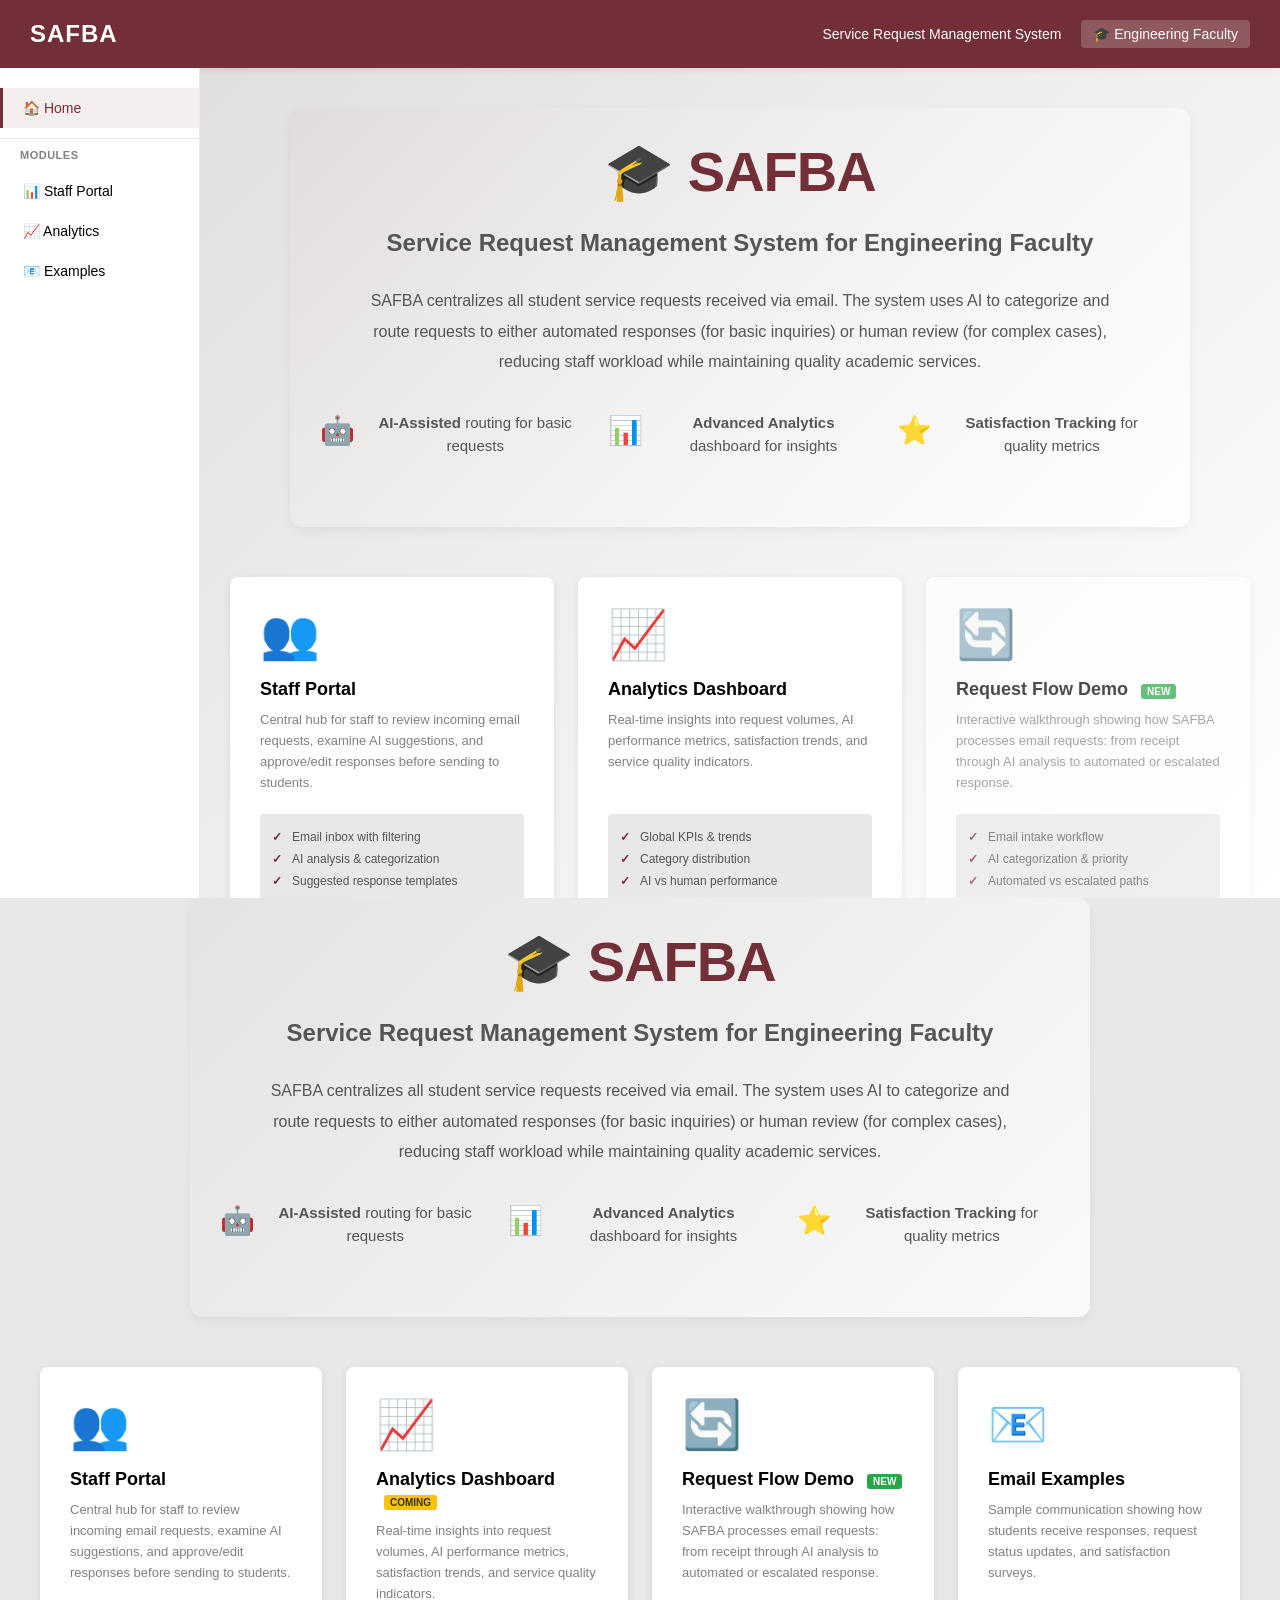
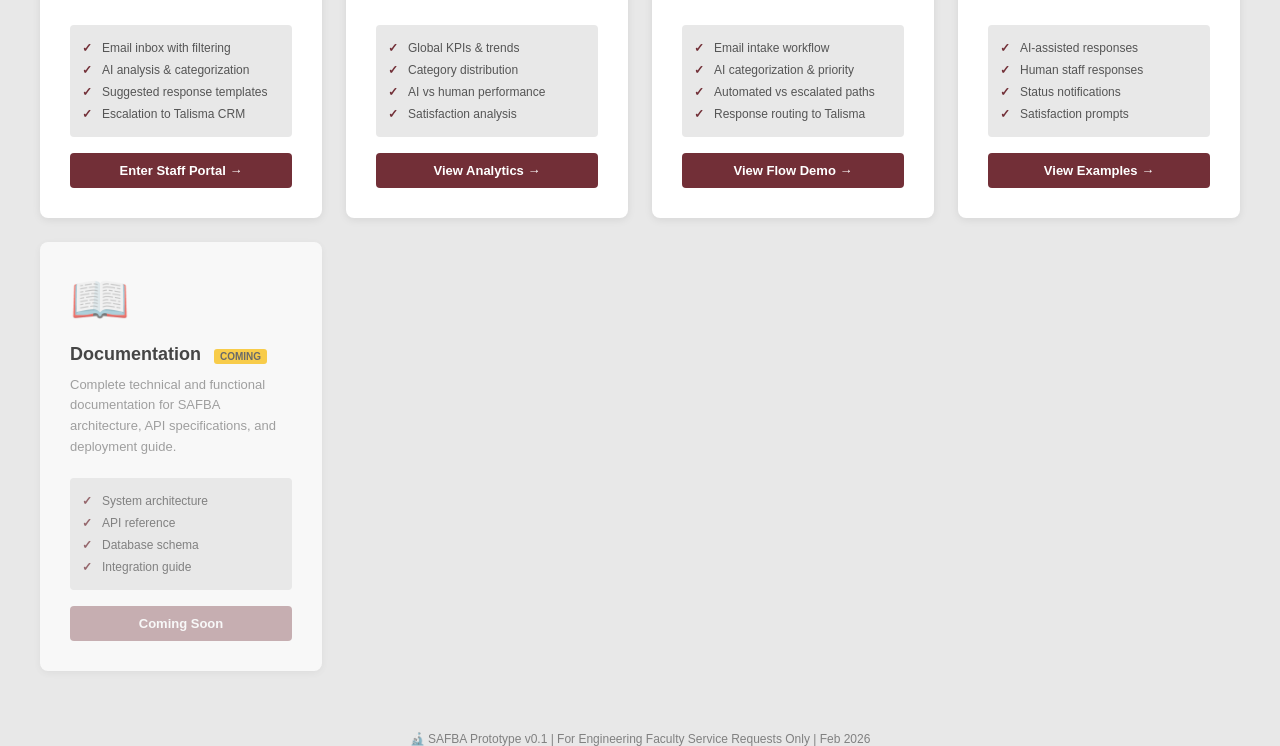
==== commit bca89990: "head home page and email changes" ====
--- a/index.html
+++ b/index.html
@@ -761,7 +761,7 @@
             {
                 id: 1,
                 student: "Alex Johnson",
-                email: "alex.johnson@student.edu",
+                email: "ajohn095@uottawa.ca",
                 receivedTime: "2 hours ago",
                 message: "Hi,\n\nI'm interested in applying for admission. Can you provide information about the application timeline and required documents for the Fall 2025 semester?\n\nThanks,\nAlex Johnson",
                 status: "new",
@@ -775,7 +775,7 @@
             {
                 id: 2,
                 student: "Jordan Martinez",
-                email: "jordan.martinez@student.edu",
+                email: "jmart082@uottawa.ca",
                 receivedTime: "4 hours ago",
                 message: "Hello,\n\nI have been approved for financial aid, but I have questions about loan options and how to set up a payment plan. Can someone help me understand the different types of loans available?\n\nThanks,\nJordan Martinez",
                 status: "in-progress",
@@ -789,7 +789,7 @@
             {
                 id: 3,
                 student: "Sam Chen",
-                email: "sam.chen@student.edu",
+                email: "schen126@uottawa.ca",
                 receivedTime: "6 hours ago",
                 message: "Hi there,\n\nI'm struggling with my calculus course and I'm worried I might fail. Do you have tutoring services available? Also, what's the late withdrawal deadline?\n\nSam",
                 status: "new",
@@ -803,7 +803,7 @@
             {
                 id: 4,
                 student: "Taylor Rodriguez",
-                email: "taylor.rodriguez@student.edu",
+                email: "trodr047@uottawa.ca",
                 receivedTime: "8 hours ago",
                 message: "Hello,\n\nI was assigned to Room 214 in West Hall, but I noticed there's an issue with the heating system. Can maintenance look at this? Also, I'd like to request a room change if possible.\n\nThanks",
                 status: "new",
@@ -817,7 +817,7 @@
             {
                 id: 5,
                 student: "Casey Kim",
-                email: "casey.kim@student.edu",
+                email: "ckim153@uottawa.ca",
                 receivedTime: "12 hours ago",
                 message: "Hi,\n\nI'm an international student and I need to know the process for getting my visa documents. My visa expires in 4 months. Who should I contact?\n\nCasey",
                 status: "replied",
@@ -831,7 +831,7 @@
             {
                 id: 6,
                 student: "Morgan Lee",
-                email: "morgan.lee@student.edu",
+                email: "mlee089@uottawa.ca",
                 receivedTime: "1 day ago",
                 message: "Hi,\n\nI'd like to know if I can audit the History 201 course this semester. Also, can I get a course syllabus?\n\nThanks",
                 status: "replied",
--- a/styles.css
+++ b/styles.css
@@ -734,49 +734,59 @@
 .home-header {
     text-align: center;
     margin-bottom: 50px;
-    max-width: 800px;
+    max-width: 900px;
     margin-left: auto;
     margin-right: auto;
+    padding: 30px;
+    background: linear-gradient(135deg, rgba(114, 47, 55, 0.03) 0%, rgba(255, 255, 255, 0.8) 100%);
+    border-radius: 12px;
+    box-shadow: 0 4px 12px rgba(0, 0, 0, 0.05);
 }
 
 .home-title {
-    font-size: 42px;
-    font-weight: 700;
+    font-size: 56px;
+    font-weight: 800;
     color: var(--garnet);
-    margin-bottom: 12px;
+    margin-bottom: 20px;
+    letter-spacing: -1px;
+    line-height: 1.2;
 }
 
 .home-subtitle {
-    font-size: 18px;
-    color: var(--grey);
-    margin-bottom: 20px;
-    line-height: 1.6;
+    font-size: 24px;
+    font-weight: 600;
+    color: var(--dark-grey);
+    margin-bottom: 25px;
+    line-height: 1.5;
 }
 
 .home-description {
-    font-size: 14px;
+    font-size: 16px;
     color: var(--dark-grey);
-    line-height: 1.8;
-    margin-bottom: 30px;
+    line-height: 1.9;
+    margin-bottom: 35px;
+    max-width: 750px;
+    margin-left: auto;
+    margin-right: auto;
 }
 
 .feature-list {
     display: grid;
     grid-template-columns: repeat(3, 1fr);
-    gap: 20px;
+    gap: 25px;
     margin-bottom: 40px;
-    font-size: 13px;
+    font-size: 15px;
     color: var(--dark-grey);
 }
 
 .feature-item {
     display: flex;
     align-items: flex-start;
-    gap: 10px;
+    gap: 12px;
 }
 
 .feature-icon {
-    font-size: 20px;
+    font-size: 28px;
     margin-top: 2px;
     flex-shrink: 0;
 }
